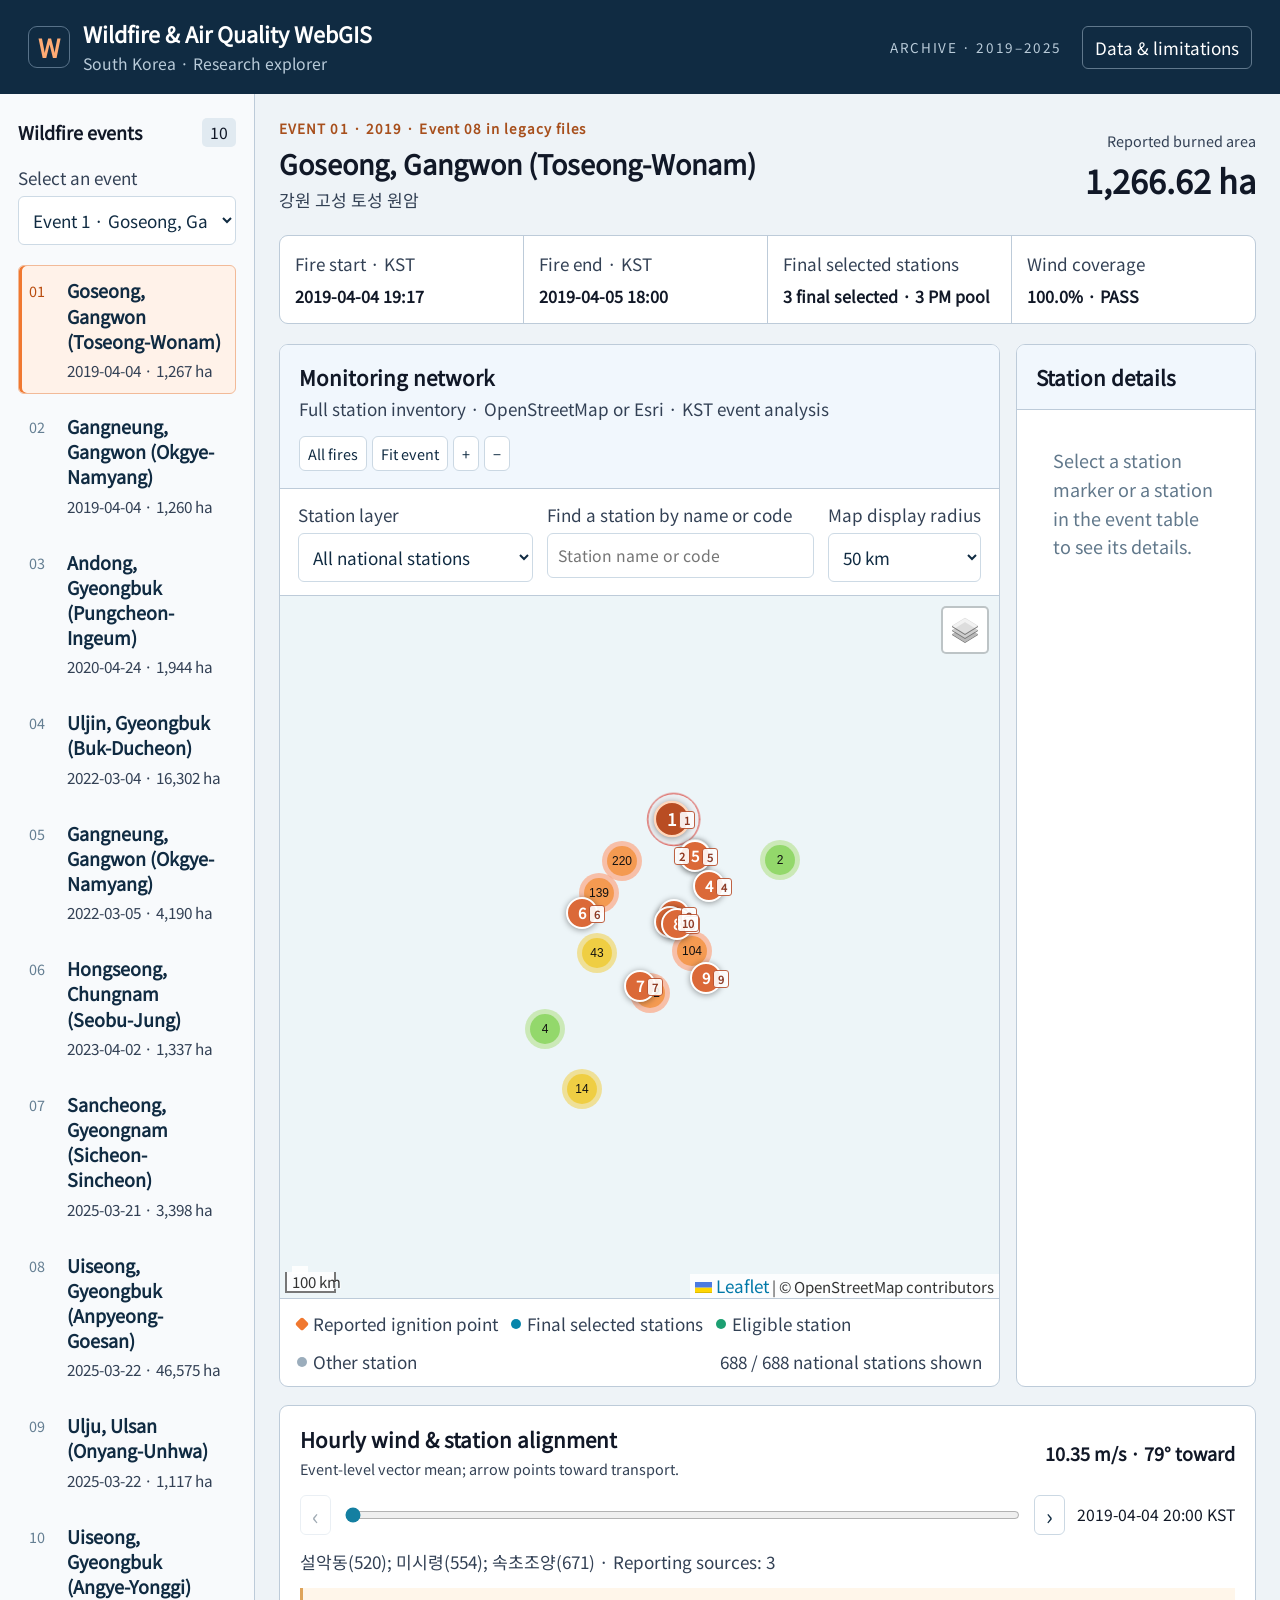
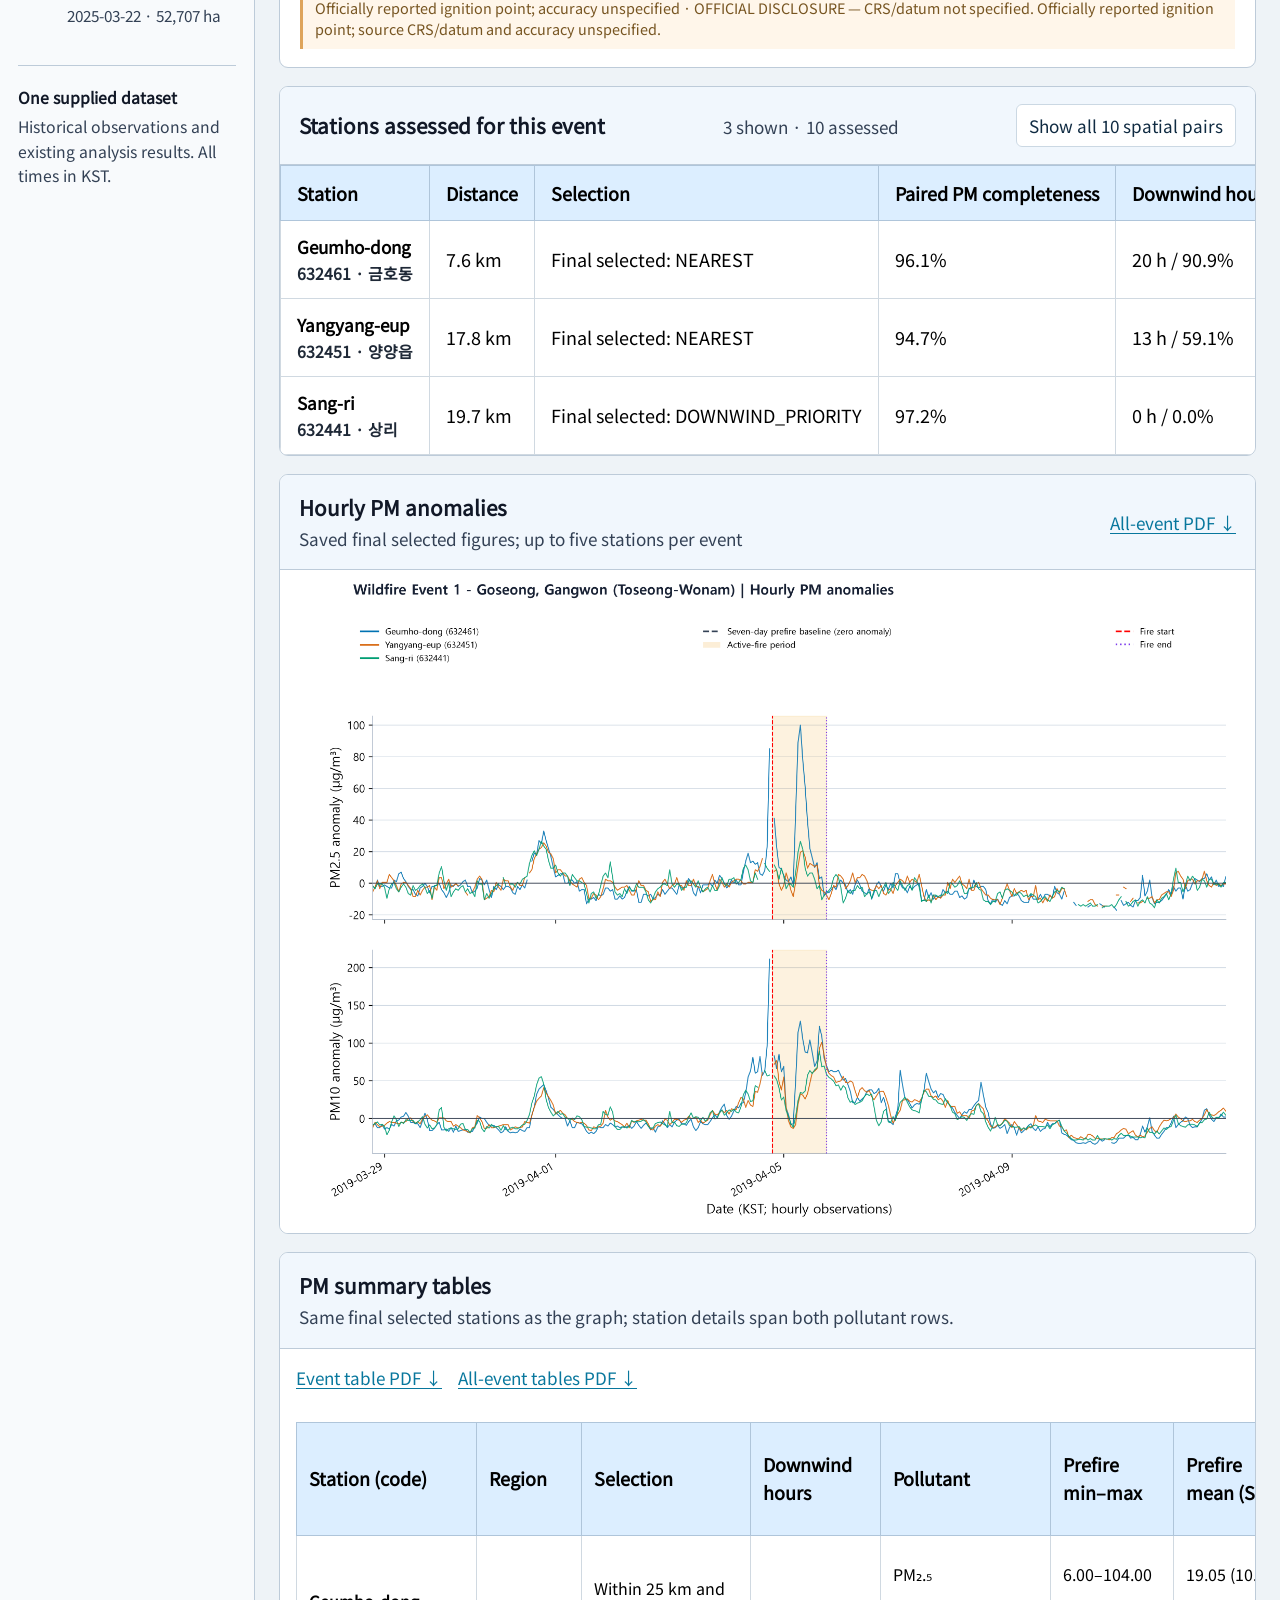
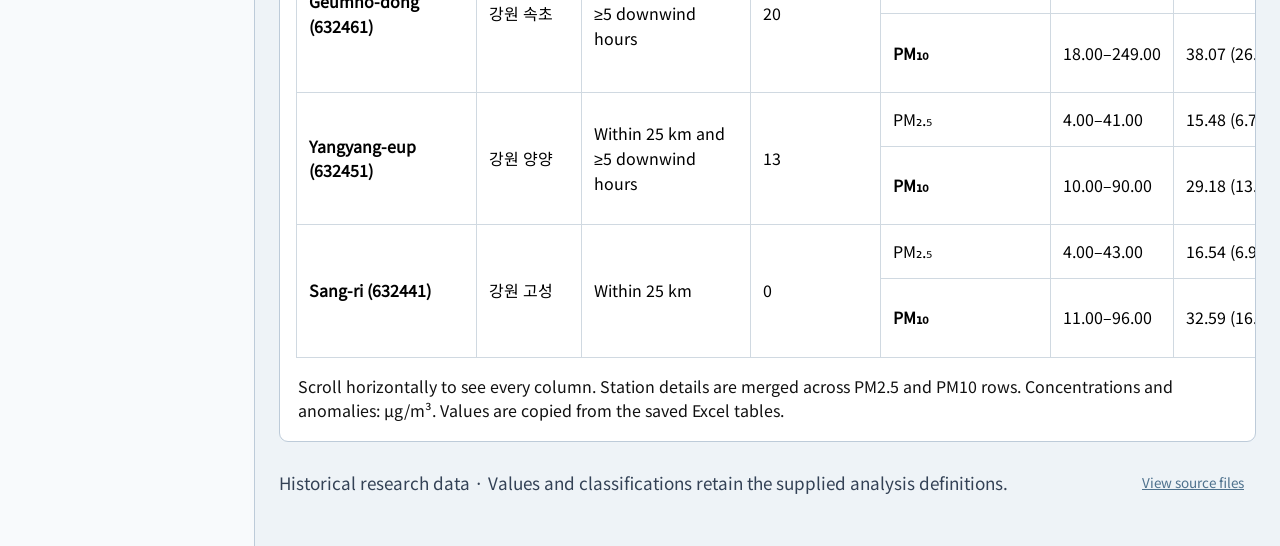
==== 07_WebGIS/index.html @ 4ca155e3 "Add files via upload" ====
<!doctype html>
<html lang="en">
<head>
<meta charset="utf-8"><meta name="viewport" content="width=device-width, initial-scale=1">
<title>South Korea · Wildfire & Air Quality WebGIS</title>
<link rel="icon" href="data:image/svg+xml,%3Csvg xmlns='http://www.w3.org/2000/svg' viewBox='0 0 32 32'%3E%3Crect width='32' height='32' rx='7' fill='%230d2438'/%3E%3Cpath d='M17 4L7 21l9 8 10-8z' fill='%23ff8c42'/%3E%3C/svg%3E">
<link rel="stylesheet" href="vendor/leaflet.css"><link rel="stylesheet" href="vendor/MarkerCluster.css"><link rel="stylesheet" href="vendor/MarkerCluster.Default.css">
<link rel="stylesheet" href="style.css">
<script src="vendor/leaflet.js" defer></script><script src="vendor/leaflet.markercluster.js" defer></script><script src="table_cells.js" defer></script><script src="data.js" defer></script><script src="app.js" defer></script>
</head>
<body>
<header class="topbar"><div class="brand"><span class="brand-icon" aria-hidden="true">W</span><div><h1>Wildfire & Air Quality WebGIS</h1><p>South Korea · Research explorer</p></div></div><div class="top-actions"><span class="archive-tag">ARCHIVE · 2019–2025</span><button id="sourcesButton" class="outline">Data & limitations</button></div></header>
<div class="workspace">
<aside class="sidebar">
 <div class="side-heading"><h2>Wildfire events</h2><span id="eventCount" class="count"></span></div>
 <label for="eventSelect">Select an event</label><select id="eventSelect"></select>
 <nav id="eventList" aria-label="Wildfire events"></nav>
 <div class="side-note"><strong>One supplied dataset</strong><p>Historical observations and existing analysis results. All times in KST.</p></div>
</aside>
<main>
 <section class="event-heading"><div><p id="eventEyebrow" class="eyebrow"></p><h2 id="eventName"></h2><p id="eventKo" class="secondary"></p></div><div class="area-stat"><span>Reported burned area</span><strong id="burnedArea"></strong></div></section>
 <section class="event-facts" aria-label="Event facts"><div><span>Fire start · KST</span><strong id="fireStart"></strong></div><div><span>Fire end · KST</span><strong id="fireEnd"></strong></div><div><span>Final selected stations</span><strong id="analyzedCount"></strong></div><div><span>Wind coverage</span><strong id="windCoverage"></strong></div></section>
 <div class="primary-grid">
 <section class="card map-card">
  <div class="card-head"><div><h3>Monitoring network</h3><p>Full station inventory · OpenStreetMap or Esri · KST event analysis</p></div><div class="map-controls"><button id="allFires">All fires</button><button id="fitEvent">Fit event</button><button id="zoomIn" aria-label="Zoom in">+</button><button id="zoomOut" aria-label="Zoom out">−</button></div></div>
  <div class="filters"><div><label for="stationLayer">Station layer</label><select id="stationLayer"><option value="national">All national stations</option><option value="exposure">Hourly alignment (spatial candidate)</option><option value="finalExposure">Final selected stations — hourly wind alignment</option><option value="analyzed">Final selected stations</option><option value="pm">PM analysis pool</option><option value="eligible">Eligible stations</option><option value="all">Spatial candidate</option></select></div><div class="search"><label for="stationSearch">Find a station by name or code</label><input id="stationSearch" type="search" placeholder="Station name or code" autocomplete="off"></div><div><label for="distanceFilter">Map display radius</label><select id="distanceFilter"><option value="100">100 km</option><option value="75">75 km</option><option value="50" selected>50 km</option><option value="40">40 km</option><option value="30">30 km</option><option value="25">25 km</option><option value="20">20 km</option><option value="10">10 km</option></select></div></div>
  <div class="map-wrap"><div id="map" role="group" aria-label="Interactive map of ten wildfires and AirKorea stations"></div><span id="coordinates" class="coordinate-readout"></span></div>
  <div class="map-key" id="standardKey"><span><i class="fire"></i>Reported ignition point</span><span><i class="station"></i>Final selected stations</span><span><i class="eligible"></i>Eligible station</span><span><i class="candidate"></i>Other station</span><span id="visibleCount"></span></div>
  <div class="map-key" id="exposureKey" hidden><span><i class="fire"></i>Reported ignition point</span><span><i class="downwind"></i>Downwind</span><span><i class="upwind"></i>Upwind</span><span><i class="crosswind"></i>Crosswind</span><span><i class="missing"></i>Calm / missing</span><span>Hourly wind sector; no smoke measurement</span><span id="exposureCount"></span></div>
 </section>
 <aside class="card station-card"><div class="card-head"><h3>Station details</h3></div><div id="stationDetails"></div></aside>
 </div>
 <section class="card wind-card"><div class="wind-main"><div><h3>Hourly wind & station alignment</h3><p>Event-level vector mean; arrow points toward transport.</p></div><div id="windValue" class="wind-value"></div></div><div class="time-row"><button id="previousHour" aria-label="Previous wind observation">‹</button><label class="sr-only" for="windTime">Wind observation</label><input type="range" id="windTime" min="0" max="0" value="0"><button id="nextHour" aria-label="Next wind observation">›</button><output id="windTimestamp"></output></div><div id="windSources" class="secondary small"></div><p id="coordinateWarning" class="source-warning"></p></section>
 <section class="card station-table-card"><div class="card-head"><h3>Stations assessed for this event</h3><p id="tableCaption"></p><button id="toggleCandidates" aria-expanded="false">Show all candidates</button></div><div class="table-scroll"><table><thead><tr><th>Station</th><th>Distance</th><th>Selection</th><th>Paired PM completeness</th><th>Downwind hours / noncalm %</th><th>Exposure at selected hour</th></tr></thead><tbody id="stationRows"></tbody></table></div></section>
 <section class="card graph-card"><div class="card-head"><div><h3>Hourly PM anomalies</h3><p>Saved final selected figures; up to five stations per event</p></div><div class="graph-tools"><a id="downloadPdf" download>All-event PDF ↓</a></div></div><img id="graphImage" alt="" loading="lazy"><p id="graphError" class="source-warning" hidden>Graph image is unavailable. Keep the assets folder with index.html.</p></section>
 <section class="card graph-card"><div class="card-head"><div><h3>PM summary tables</h3><p>Same final selected stations as the graph; station details span both pollutant rows.</p></div></div><div class="graph-tools" style="padding:16px;display:flex;flex-wrap:wrap;gap:16px"><a id="eventTablePdf" download>Event table PDF ↓</a><a href="assets/tables/All_Events_PM_Summary_Tables.pdf" download>All-event tables PDF ↓</a></div><div class="pm-readable-scroll"><table class="pm-readable-table" id="pmReadableTable"></table></div><p class="pm-readable-note">Scroll horizontally to see every column. Station details are merged across PM2.5 and PM10 rows. Concentrations and anomalies: µg/m³. Values are copied from the saved Excel tables.</p></section>
 <footer>Historical research data · Values and classifications retain the supplied analysis definitions. <button id="footerSources">View source files</button></footer>
</main></div>
<dialog id="sourceDialog"><div class="dialog-head"><h2>Data & limitations</h2><button id="closeSources" aria-label="Close source details">Close</button></div><div id="sourceNotes"></div><h3>Source files</h3><p class="secondary">Exact paths within the uploaded folder. The manifest includes SHA-256 fingerprints.</p><ul id="sourceFiles"></ul></dialog>
<noscript>This viewer needs JavaScript enabled to display the supplied research data.</noscript>
</body></html>
---- 07_WebGIS/vendor/leaflet.css ----
/* required styles */

.leaflet-pane,
.leaflet-tile,
.leaflet-marker-icon,
.leaflet-marker-shadow,
.leaflet-tile-container,
.leaflet-pane > svg,
.leaflet-pane > canvas,
.leaflet-zoom-box,
.leaflet-image-layer,
.leaflet-layer {
	position: absolute;
	left: 0;
	top: 0;
	}
.leaflet-container {
	overflow: hidden;
	}
.leaflet-tile,
.leaflet-marker-icon,
.leaflet-marker-shadow {
	-webkit-user-select: none;
	   -moz-user-select: none;
	        user-select: none;
	  -webkit-user-drag: none;
	}
/* Prevents IE11 from highlighting tiles in blue */
.leaflet-tile::selection {
	background: transparent;
}
/* Safari renders non-retina tile on retina better with this, but Chrome is worse */
.leaflet-safari .leaflet-tile {
	image-rendering: -webkit-optimize-contrast;
	}
/* hack that prevents hw layers "stretching" when loading new tiles */
.leaflet-safari .leaflet-tile-container {
	width: 1600px;
	height: 1600px;
	-webkit-transform-origin: 0 0;
	}
.leaflet-marker-icon,
.leaflet-marker-shadow {
	display: block;
	}
/* .leaflet-container svg: reset svg max-width decleration shipped in Joomla! (joomla.org) 3.x */
/* .leaflet-container img: map is broken in FF if you have max-width: 100% on tiles */
.leaflet-container .leaflet-overlay-pane svg {
	max-width: none !important;
	max-height: none !important;
	}
.leaflet-container .leaflet-marker-pane img,
.leaflet-container .leaflet-shadow-pane img,
.leaflet-container .leaflet-tile-pane img,
.leaflet-container img.leaflet-image-layer,
.leaflet-container .leaflet-tile {
	max-width: none !important;
	max-height: none !important;
	width: auto;
	padding: 0;
	}

.leaflet-container img.leaflet-tile {
	/* See: https://bugs.chromium.org/p/chromium/issues/detail?id=600120 */
	mix-blend-mode: plus-lighter;
}

.leaflet-container.leaflet-touch-zoom {
	-ms-touch-action: pan-x pan-y;
	touch-action: pan-x pan-y;
	}
.leaflet-container.leaflet-touch-drag {
	-ms-touch-action: pinch-zoom;
	/* Fallback for FF which doesn't support pinch-zoom */
	touch-action: none;
	touch-action: pinch-zoom;
}
.leaflet-container.leaflet-touch-drag.leaflet-touch-zoom {
	-ms-touch-action: none;
	touch-action: none;
}
.leaflet-container {
	-webkit-tap-highlight-color: transparent;
}
.leaflet-container a {
	-webkit-tap-highlight-color: rgba(51, 181, 229, 0.4);
}
.leaflet-tile {
	filter: inherit;
	visibility: hidden;
	}
.leaflet-tile-loaded {
	visibility: inherit;
	}
.leaflet-zoom-box {
	width: 0;
	height: 0;
	-moz-box-sizing: border-box;
	     box-sizing: border-box;
	z-index: 800;
	}
/* workaround for https://bugzilla.mozilla.org/show_bug.cgi?id=888319 */
.leaflet-overlay-pane svg {
	-moz-user-select: none;
	}

.leaflet-pane         { z-index: 400; }

.leaflet-tile-pane    { z-index: 200; }
.leaflet-overlay-pane { z-index: 400; }
.leaflet-shadow-pane  { z-index: 500; }
.leaflet-marker-pane  { z-index: 600; }
.leaflet-tooltip-pane   { z-index: 650; }
.leaflet-popup-pane   { z-index: 700; }

.leaflet-map-pane canvas { z-index: 100; }
.leaflet-map-pane svg    { z-index: 200; }

.leaflet-vml-shape {
	width: 1px;
	height: 1px;
	}
.lvml {
	behavior: url(#default#VML);
	display: inline-block;
	position: absolute;
	}


/* control positioning */

.leaflet-control {
	position: relative;
	z-index: 800;
	pointer-events: visiblePainted; /* IE 9-10 doesn't have auto */
	pointer-events: auto;
	}
.leaflet-top,
.leaflet-bottom {
	position: absolute;
	z-index: 1000;
	pointer-events: none;
	}
.leaflet-top {
	top: 0;
	}
.leaflet-right {
	right: 0;
	}
.leaflet-bottom {
	bottom: 0;
	}
.leaflet-left {
	left: 0;
	}
.leaflet-control {
	float: left;
	clear: both;
	}
.leaflet-right .leaflet-control {
	float: right;
	}
.leaflet-top .leaflet-control {
	margin-top: 10px;
	}
.leaflet-bottom .leaflet-control {
	margin-bottom: 10px;
	}
.leaflet-left .leaflet-control {
	margin-left: 10px;
	}
.leaflet-right .leaflet-control {
	margin-right: 10px;
	}


/* zoom and fade animations */

.leaflet-fade-anim .leaflet-popup {
	opacity: 0;
	-webkit-transition: opacity 0.2s linear;
	   -moz-transition: opacity 0.2s linear;
	        transition: opacity 0.2s linear;
	}
.leaflet-fade-anim .leaflet-map-pane .leaflet-popup {
	opacity: 1;
	}
.leaflet-zoom-animated {
	-webkit-transform-origin: 0 0;
	    -ms-transform-origin: 0 0;
	        transform-origin: 0 0;
	}
svg.leaflet-zoom-animated {
	will-change: transform;
}

.leaflet-zoom-anim .leaflet-zoom-animated {
	-webkit-transition: -webkit-transform 0.25s cubic-bezier(0,0,0.25,1);
	   -moz-transition:    -moz-transform 0.25s cubic-bezier(0,0,0.25,1);
	        transition:         transform 0.25s cubic-bezier(0,0,0.25,1);
	}
.leaflet-zoom-anim .leaflet-tile,
.leaflet-pan-anim .leaflet-tile {
	-webkit-transition: none;
	   -moz-transition: none;
	        transition: none;
	}

.leaflet-zoom-anim .leaflet-zoom-hide {
	visibility: hidden;
	}


/* cursors */

.leaflet-interactive {
	cursor: pointer;
	}
.leaflet-grab {
	cursor: -webkit-grab;
	cursor:    -moz-grab;
	cursor:         grab;
	}
.leaflet-crosshair,
.leaflet-crosshair .leaflet-interactive {
	cursor: crosshair;
	}
.leaflet-popup-pane,
.leaflet-control {
	cursor: auto;
	}
.leaflet-dragging .leaflet-grab,
.leaflet-dragging .leaflet-grab .leaflet-interactive,
.leaflet-dragging .leaflet-marker-draggable {
	cursor: move;
	cursor: -webkit-grabbing;
	cursor:    -moz-grabbing;
	cursor:         grabbing;
	}

/* marker & overlays interactivity */
.leaflet-marker-icon,
.leaflet-marker-shadow,
.leaflet-image-layer,
.leaflet-pane > svg path,
.leaflet-tile-container {
	pointer-events: none;
	}

.leaflet-marker-icon.leaflet-interactive,
.leaflet-image-layer.leaflet-interactive,
.leaflet-pane > svg path.leaflet-interactive,
svg.leaflet-image-layer.leaflet-interactive path {
	pointer-events: visiblePainted; /* IE 9-10 doesn't have auto */
	pointer-events: auto;
	}

/* visual tweaks */

.leaflet-container {
	background: #ddd;
	outline-offset: 1px;
	}
.leaflet-container a {
	color: #0078A8;
	}
.leaflet-zoom-box {
	border: 2px dotted #38f;
	background: rgba(255,255,255,0.5);
	}


/* general typography */
.leaflet-container {
	font-family: "Helvetica Neue", Arial, Helvetica, sans-serif;
	font-size: 12px;
	font-size: 0.75rem;
	line-height: 1.5;
	}


/* general toolbar styles */

.leaflet-bar {
	box-shadow: 0 1px 5px rgba(0,0,0,0.65);
	border-radius: 4px;
	}
.leaflet-bar a {
	background-color: #fff;
	border-bottom: 1px solid #ccc;
	width: 26px;
	height: 26px;
	line-height: 26px;
	display: block;
	text-align: center;
	text-decoration: none;
	color: black;
	}
.leaflet-bar a,
.leaflet-control-layers-toggle {
	background-position: 50% 50%;
	background-repeat: no-repeat;
	display: block;
	}
.leaflet-bar a:hover,
.leaflet-bar a:focus {
	background-color: #f4f4f4;
	}
.leaflet-bar a:first-child {
	border-top-left-radius: 4px;
	border-top-right-radius: 4px;
	}
.leaflet-bar a:last-child {
	border-bottom-left-radius: 4px;
	border-bottom-right-radius: 4px;
	border-bottom: none;
	}
.leaflet-bar a.leaflet-disabled {
	cursor: default;
	background-color: #f4f4f4;
	color: #bbb;
	}

.leaflet-touch .leaflet-bar a {
	width: 30px;
	height: 30px;
	line-height: 30px;
	}
.leaflet-touch .leaflet-bar a:first-child {
	border-top-left-radius: 2px;
	border-top-right-radius: 2px;
	}
.leaflet-touch .leaflet-bar a:last-child {
	border-bottom-left-radius: 2px;
	border-bottom-right-radius: 2px;
	}

/* zoom control */

.leaflet-control-zoom-in,
.leaflet-control-zoom-out {
	font: bold 18px 'Lucida Console', Monaco, monospace;
	text-indent: 1px;
	}

.leaflet-touch .leaflet-control-zoom-in, .leaflet-touch .leaflet-control-zoom-out  {
	font-size: 22px;
	}


/* layers control */

.leaflet-control-layers {
	box-shadow: 0 1px 5px rgba(0,0,0,0.4);
	background: #fff;
	border-radius: 5px;
	}
.leaflet-control-layers-toggle {
	background-image: url(images/layers.png);
	width: 36px;
	height: 36px;
	}
.leaflet-retina .leaflet-control-layers-toggle {
	background-image: url(images/layers-2x.png);
	background-size: 26px 26px;
	}
.leaflet-touch .leaflet-control-layers-toggle {
	width: 44px;
	height: 44px;
	}
.leaflet-control-layers .leaflet-control-layers-list,
.leaflet-control-layers-expanded .leaflet-control-layers-toggle {
	display: none;
	}
.leaflet-control-layers-expanded .leaflet-control-layers-list {
	display: block;
	position: relative;
	}
.leaflet-control-layers-expanded {
	padding: 6px 10px 6px 6px;
	color: #333;
	background: #fff;
	}
.leaflet-control-layers-scrollbar {
	overflow-y: scroll;
	overflow-x: hidden;
	padding-right: 5px;
	}
.leaflet-control-layers-selector {
	margin-top: 2px;
	position: relative;
	top: 1px;
	}
.leaflet-control-layers label {
	display: block;
	font-size: 13px;
	font-size: 1.08333em;
	}
.leaflet-control-layers-separator {
	height: 0;
	border-top: 1px solid #ddd;
	margin: 5px -10px 5px -6px;
	}

/* Default icon URLs */
.leaflet-default-icon-path { /* used only in path-guessing heuristic, see L.Icon.Default */
	background-image: url(images/marker-icon.png);
	}


/* attribution and scale controls */

.leaflet-container .leaflet-control-attribution {
	background: #fff;
	background: rgba(255, 255, 255, 0.8);
	margin: 0;
	}
.leaflet-control-attribution,
.leaflet-control-scale-line {
	padding: 0 5px;
	color: #333;
	line-height: 1.4;
	}
.leaflet-control-attribution a {
	text-decoration: none;
	}
.leaflet-control-attribution a:hover,
.leaflet-control-attribution a:focus {
	text-decoration: underline;
	}
.leaflet-attribution-flag {
	display: inline !important;
	vertical-align: baseline !important;
	width: 1em;
	height: 0.6669em;
	}
.leaflet-left .leaflet-control-scale {
	margin-left: 5px;
	}
.leaflet-bottom .leaflet-control-scale {
	margin-bottom: 5px;
	}
.leaflet-control-scale-line {
	border: 2px solid #777;
	border-top: none;
	line-height: 1.1;
	padding: 2px 5px 1px;
	white-space: nowrap;
	-moz-box-sizing: border-box;
	     box-sizing: border-box;
	background: rgba(255, 255, 255, 0.8);
	text-shadow: 1px 1px #fff;
	}
.leaflet-control-scale-line:not(:first-child) {
	border-top: 2px solid #777;
	border-bottom: none;
	margin-top: -2px;
	}
.leaflet-control-scale-line:not(:first-child):not(:last-child) {
	border-bottom: 2px solid #777;
	}

.leaflet-touch .leaflet-control-attribution,
.leaflet-touch .leaflet-control-layers,
.leaflet-touch .leaflet-bar {
	box-shadow: none;
	}
.leaflet-touch .leaflet-control-layers,
.leaflet-touch .leaflet-bar {
	border: 2px solid rgba(0,0,0,0.2);
	background-clip: padding-box;
	}


/* popup */

.leaflet-popup {
	position: absolute;
	text-align: center;
	margin-bottom: 20px;
	}
.leaflet-popup-content-wrapper {
	padding: 1px;
	text-align: left;
	border-radius: 12px;
	}
.leaflet-popup-content {
	margin: 13px 24px 13px 20px;
	line-height: 1.3;
	font-size: 13px;
	font-size: 1.08333em;
	min-height: 1px;
	}
.leaflet-popup-content p {
	margin: 17px 0;
	margin: 1.3em 0;
	}
.leaflet-popup-tip-container {
	width: 40px;
	height: 20px;
	position: absolute;
	left: 50%;
	margin-top: -1px;
	margin-left: -20px;
	overflow: hidden;
	pointer-events: none;
	}
.leaflet-popup-tip {
	width: 17px;
	height: 17px;
	padding: 1px;

	margin: -10px auto 0;
	pointer-events: auto;

	-webkit-transform: rotate(45deg);
	   -moz-transform: rotate(45deg);
	    -ms-transform: rotate(45deg);
	        transform: rotate(45deg);
	}
.leaflet-popup-content-wrapper,
.leaflet-popup-tip {
	background: white;
	color: #333;
	box-shadow: 0 3px 14px rgba(0,0,0,0.4);
	}
.leaflet-container a.leaflet-popup-close-button {
	position: absolute;
	top: 0;
	right: 0;
	border: none;
	text-align: center;
	width: 24px;
	height: 24px;
	font: 16px/24px Tahoma, Verdana, sans-serif;
	color: #757575;
	text-decoration: none;
	background: transparent;
	}
.leaflet-container a.leaflet-popup-close-button:hover,
.leaflet-container a.leaflet-popup-close-button:focus {
	color: #585858;
	}
.leaflet-popup-scrolled {
	overflow: auto;
	}

.leaflet-oldie .leaflet-popup-content-wrapper {
	-ms-zoom: 1;
	}
.leaflet-oldie .leaflet-popup-tip {
	width: 24px;
	margin: 0 auto;

	-ms-filter: "progid:DXImageTransform.Microsoft.Matrix(M11=0.70710678, M12=0.70710678, M21=-0.70710678, M22=0.70710678)";
	filter: progid:DXImageTransform.Microsoft.Matrix(M11=0.70710678, M12=0.70710678, M21=-0.70710678, M22=0.70710678);
	}

.leaflet-oldie .leaflet-control-zoom,
.leaflet-oldie .leaflet-control-layers,
.leaflet-oldie .leaflet-popup-content-wrapper,
.leaflet-oldie .leaflet-popup-tip {
	border: 1px solid #999;
	}


/* div icon */

.leaflet-div-icon {
	background: #fff;
	border: 1px solid #666;
	}


/* Tooltip */
/* Base styles for the element that has a tooltip */
.leaflet-tooltip {
	position: absolute;
	padding: 6px;
	background-color: #fff;
	border: 1px solid #fff;
	border-radius: 3px;
	color: #222;
	white-space: nowrap;
	-webkit-user-select: none;
	-moz-user-select: none;
	-ms-user-select: none;
	user-select: none;
	pointer-events: none;
	box-shadow: 0 1px 3px rgba(0,0,0,0.4);
	}
.leaflet-tooltip.leaflet-interactive {
	cursor: pointer;
	pointer-events: auto;
	}
.leaflet-tooltip-top:before,
.leaflet-tooltip-bottom:before,
.leaflet-tooltip-left:before,
.leaflet-tooltip-right:before {
	position: absolute;
	pointer-events: none;
	border: 6px solid transparent;
	background: transparent;
	content: "";
	}

/* Directions */

.leaflet-tooltip-bottom {
	margin-top: 6px;
}
.leaflet-tooltip-top {
	margin-top: -6px;
}
.leaflet-tooltip-bottom:before,
.leaflet-tooltip-top:before {
	left: 50%;
	margin-left: -6px;
	}
.leaflet-tooltip-top:before {
	bottom: 0;
	margin-bottom: -12px;
	border-top-color: #fff;
	}
.leaflet-tooltip-bottom:before {
	top: 0;
	margin-top: -12px;
	margin-left: -6px;
	border-bottom-color: #fff;
	}
.leaflet-tooltip-left {
	margin-left: -6px;
}
.leaflet-tooltip-right {
	margin-left: 6px;
}
.leaflet-tooltip-left:before,
.leaflet-tooltip-right:before {
	top: 50%;
	margin-top: -6px;
	}
.leaflet-tooltip-left:before {
	right: 0;
	margin-right: -12px;
	border-left-color: #fff;
	}
.leaflet-tooltip-right:before {
	left: 0;
	margin-left: -12px;
	border-right-color: #fff;
	}

/* Printing */

@media print {
	/* Prevent printers from removing background-images of controls. */
	.leaflet-control {
		-webkit-print-color-adjust: exact;
		print-color-adjust: exact;
		}
	}
---- 07_WebGIS/vendor/MarkerCluster.css ----
.leaflet-cluster-anim .leaflet-marker-icon, .leaflet-cluster-anim .leaflet-marker-shadow {
	-webkit-transition: -webkit-transform 0.3s ease-out, opacity 0.3s ease-in;
	-moz-transition: -moz-transform 0.3s ease-out, opacity 0.3s ease-in;
	-o-transition: -o-transform 0.3s ease-out, opacity 0.3s ease-in;
	transition: transform 0.3s ease-out, opacity 0.3s ease-in;
}

.leaflet-cluster-spider-leg {
	/* stroke-dashoffset (duration and function) should match with leaflet-marker-icon transform in order to track it exactly */
	-webkit-transition: -webkit-stroke-dashoffset 0.3s ease-out, -webkit-stroke-opacity 0.3s ease-in;
	-moz-transition: -moz-stroke-dashoffset 0.3s ease-out, -moz-stroke-opacity 0.3s ease-in;
	-o-transition: -o-stroke-dashoffset 0.3s ease-out, -o-stroke-opacity 0.3s ease-in;
	transition: stroke-dashoffset 0.3s ease-out, stroke-opacity 0.3s ease-in;
}
---- 07_WebGIS/vendor/MarkerCluster.Default.css ----
.marker-cluster-small {
	background-color: rgba(181, 226, 140, 0.6);
	}
.marker-cluster-small div {
	background-color: rgba(110, 204, 57, 0.6);
	}

.marker-cluster-medium {
	background-color: rgba(241, 211, 87, 0.6);
	}
.marker-cluster-medium div {
	background-color: rgba(240, 194, 12, 0.6);
	}

.marker-cluster-large {
	background-color: rgba(253, 156, 115, 0.6);
	}
.marker-cluster-large div {
	background-color: rgba(241, 128, 23, 0.6);
	}

	/* IE 6-8 fallback colors */
.leaflet-oldie .marker-cluster-small {
	background-color: rgb(181, 226, 140);
	}
.leaflet-oldie .marker-cluster-small div {
	background-color: rgb(110, 204, 57);
	}

.leaflet-oldie .marker-cluster-medium {
	background-color: rgb(241, 211, 87);
	}
.leaflet-oldie .marker-cluster-medium div {
	background-color: rgb(240, 194, 12);
	}

.leaflet-oldie .marker-cluster-large {
	background-color: rgb(253, 156, 115);
	}
.leaflet-oldie .marker-cluster-large div {
	background-color: rgb(241, 128, 23);
}

.marker-cluster {
	background-clip: padding-box;
	border-radius: 20px;
	}
.marker-cluster div {
	width: 30px;
	height: 30px;
	margin-left: 5px;
	margin-top: 5px;

	text-align: center;
	border-radius: 15px;
	font: 12px "Helvetica Neue", Arial, Helvetica, sans-serif;
	}
.marker-cluster span {
	line-height: 30px;
	}
---- 07_WebGIS/style.css ----
@font-face{font-family:"Noto Korean";src:url("noto-sans-kr-korean-400-normal.woff2") format("woff2");font-weight:400;font-style:normal;font-display:swap}
:root{font-family:Inter,"Segoe UI","Noto Korean","Malgun Gothic",Arial,sans-serif;color:#173046;background:#eef3f7;font-size:16px;--navy:#102b42;--orange:#f07830;--blue:#097da6;--muted:#62768a;--line:#dbe4eb}*{box-sizing:border-box}body{margin:0}button,input,select{font:inherit}button,a,select,input{outline-offset:4px}button{cursor:pointer;background:white;border:1px solid #cbd8e3;color:var(--navy);border-radius:6px;padding:8px 12px;font-size:.875rem}button:hover{background:#e8f3f8;border-color:#7c9db5}button:disabled{opacity:.4;cursor:default}a{color:#08779d;font-size:.875rem;text-underline-offset:3px}h1,h2,h3,p{margin:0}h1{font-size:1.2rem;font-weight:650}h2{font-size:1.5rem;line-height:1.3}h3{font-size:1rem;font-weight:650}p{line-height:1.55}.topbar{background:var(--navy);color:white;display:flex;justify-content:space-between;align-items:center;padding:18px 28px;gap:20px}.brand{display:flex;align-items:center;gap:13px}.brand-icon{display:grid;place-items:center;width:42px;height:42px;border:1px solid #587289;color:#ffab74;font-size:1.4rem;font-weight:800;border-radius:9px}.brand p{font-size:.875rem;color:#b9cbd9;margin-top:3px}.top-actions{display:flex;align-items:center;gap:20px}.archive-tag{font-size:.75rem;letter-spacing:.12em;color:#b9cbd9}.outline{background:transparent;color:white;border-color:#60788c}.outline:hover{background:#24465f;color:white}.workspace{display:grid;grid-template-columns:285px minmax(0,1fr)}.sidebar{background:#f8fafc;border-right:1px solid var(--line);padding:24px 18px;min-height:calc(100vh - 82px)}.side-heading{display:flex;align-items:center;justify-content:space-between;margin-bottom:18px}.side-heading h2{font-size:1rem}.count{background:#e1eaf1;border-radius:5px;padding:3px 8px;font-size:.875rem}label{display:block;font-size:.875rem;font-weight:550;margin-bottom:6px;color:#526a7f}select,input[type=search]{width:100%;padding:10px;border:1px solid #cddae5;border-radius:6px;background:white;color:var(--navy);font-size:.875rem}#eventList{display:flex;flex-direction:column;gap:7px;margin-top:20px}.event-button{display:flex;gap:10px;text-align:left;padding:12px 10px;background:transparent;border:1px solid transparent;align-items:flex-start}.event-button .event-number{color:#657f93;font-size:.8rem;flex:0 0 28px;padding-top:2px}.event-button strong{display:block;font-size:.9rem;line-height:1.4}.event-button small{display:block;color:var(--muted);font-size:.75rem;margin-top:5px}.event-button.active{border-color:#f2ba98;background:#fff2e9;box-shadow:inset 3px 0 var(--orange)}.event-button.active .event-number{color:#b94d0f}.side-note{margin-top:26px;padding-top:20px;border-top:1px solid var(--line);font-size:.875rem}.side-note p{color:var(--muted);margin-top:6px}main{min-width:0;padding:25px 28px 20px;max-width:1600px}.event-heading{display:flex;justify-content:space-between;align-items:center;gap:24px;margin-bottom:21px}.eyebrow{color:#a74f1c;font-size:.75rem;font-weight:700;letter-spacing:.08em;margin-bottom:7px}.secondary{color:var(--muted);font-size:.875rem}.event-heading .secondary{margin-top:6px}.area-stat{text-align:right;flex-shrink:0}.area-stat span{display:block;font-size:.8rem;color:var(--muted)}.area-stat strong{font-size:1.8rem;font-weight:650;display:block;margin-top:5px}.event-facts{display:grid;grid-template-columns:repeat(4,1fr);gap:1px;background:var(--line);border:1px solid var(--line);border-radius:9px;overflow:hidden;margin-bottom:20px}.event-facts div{padding:15px;background:white}.event-facts span{display:block;color:var(--muted);font-size:.8rem;margin-bottom:6px}.event-facts strong{font-size:.9rem;font-weight:600}.primary-grid{display:grid;grid-template-columns:minmax(0,1fr) 265px;gap:18px;align-items:stretch}.card{background:white;border:1px solid var(--line);border-radius:9px;overflow:hidden}.card-head{display:flex;justify-content:space-between;align-items:center;gap:14px;padding:17px 19px;border-bottom:1px solid var(--line);flex-wrap:wrap}.card-head p{font-size:.8rem;color:var(--muted);margin-top:4px}.map-controls{display:flex;gap:5px}.map-controls button{font-size:.8rem;padding:6px 8px}.filters{display:flex;gap:14px;padding:13px 18px;border-bottom:1px solid var(--line)}.filters>div:first-child{width:190px}.filters .search{flex:1}.map-wrap{position:relative;background:#f0f6fa}#map{width:100%;display:block;touch-action:none;cursor:grab;min-height:340px}#map:active{cursor:grabbing}.map-tag{position:absolute;top:10px;left:12px;font-size:.75rem;background:#ffffffdf;border:1px solid #d8e4ec;padding:5px 8px;border-radius:4px;pointer-events:none}.coordinate-readout{position:absolute;bottom:10px;left:12px;background:#ffffffd9;font-size:.75rem;padding:4px 8px;pointer-events:none}.map-key{display:flex;gap:13px;flex-wrap:wrap;padding:12px 17px;font-size:.75rem;color:var(--muted);border-top:1px solid var(--line)}.map-key span{display:flex;align-items:center;gap:6px}.map-key i{display:inline-block;width:10px;height:10px;border-radius:50%}.map-key .fire{background:var(--orange);border-radius:2px;transform:rotate(45deg)}.map-key .station{background:#0785ab}.map-key .eligible{background:#fff;border:2px solid #0785ab}.map-key .candidate{background:#9badbc}#visibleCount{margin-left:auto}.station-card #stationDetails{padding:18px}.station-name{font-size:1.15rem;font-weight:700;line-height:1.4}.station-code{font-size:.875rem;color:#647b8e;margin-top:5px}.badge{display:inline-block;background:#e8f3f8;color:#086b8d;padding:5px 8px;font-size:.75rem;border-radius:4px;margin-top:12px}.detail-row{display:flex;justify-content:space-between;gap:8px;padding:10px 0;border-bottom:1px solid #e9eef2;font-size:.875rem}.detail-row span{color:var(--muted)}.detail-row strong{text-align:right;font-weight:600}.station-card h4{font-size:.8rem;margin:20px 0 6px;color:var(--muted);font-weight:550}.pm-stat{display:grid;grid-template-columns:1fr 1fr;gap:8px}.pm-stat div{background:#f1f6f9;padding:10px;border-radius:5px}.pm-stat small{font-size:.75rem;display:block;color:var(--muted)}.pm-stat strong{display:block;font-size:1.1rem;margin-top:5px}.small{font-size:.8rem}.station-card .small{margin-top:12px}.wind-card{margin-top:18px;padding:18px 20px}.wind-main{display:flex;justify-content:space-between;gap:12px;align-items:center}.wind-main p{font-size:.8rem;color:var(--muted);margin-top:4px}.wind-value{font-size:1rem;font-weight:600;text-align:right}.time-row{display:flex;align-items:center;gap:12px;margin:14px 0}.time-row input{flex:1;accent-color:#147fa1;min-width:50px}.time-row button{padding:3px 11px;font-size:1.25rem}.time-row output{font-size:.875rem;min-width:155px;text-align:right;font-variant-numeric:tabular-nums}.source-warning{font-size:.8rem;background:#fff6ea;border-left:3px solid #dea45b;color:#775521;padding:9px 12px;line-height:1.5;margin-top:14px}.station-table-card{margin-top:18px}.table-scroll{overflow:auto}table{width:100%;border-collapse:collapse;text-align:left;font-size:.875rem}th{font-size:.75rem;color:#5b7488;background:#f7fafc;font-weight:600;padding:12px 16px;white-space:nowrap}td{padding:12px 16px;border-top:1px solid #e8eef3;white-space:nowrap}td button{border:0;padding:0;background:transparent;color:#067398;text-align:left}td small{display:block;font-size:.75rem;color:#6a7d8e;margin-top:3px}tr.selected{background:#eaf5f9}.sector{font-size:.75rem;padding:4px 7px;border-radius:4px;background:#eff3f7;color:#586e81}.sector.DOWNWIND{background:#ffebdc;color:#9b4712}.sector.UPWIND{background:#e8f5fb;color:#1a698e}.graph-card{margin-top:18px}.graph-tools{display:flex;align-items:center;gap:15px;flex-wrap:wrap}.tabs{display:flex;background:#ecf2f6;border-radius:6px;padding:3px}.tabs button{border:0;background:transparent}.tabs button[aria-pressed=true]{background:var(--navy);color:white}.graph-card img{width:100%;height:auto;display:block}footer{display:flex;align-items:center;justify-content:space-between;gap:20px;color:#6c8092;font-size:.75rem;padding:22px 0}footer button{border:0;background:transparent;text-decoration:underline;font-size:.75rem;color:#4e718d}dialog{width:min(840px,92vw);max-height:85vh;border:1px solid #cfdce6;border-radius:12px;padding:24px;color:var(--navy)}dialog::backdrop{background:#102b4280}.dialog-head{display:flex;justify-content:space-between;align-items:center;margin-bottom:20px}#sourceNotes p{margin:0 0 12px;font-size:.95rem}#sourceFiles{padding-left:22px;line-height:1.6;overflow-wrap:anywhere;font-size:.875rem}dialog h3{margin-top:22px;margin-bottom:10px}.sr-only{position:absolute;width:1px;height:1px;overflow:hidden;clip:rect(0,0,0,0)}.svg-target{cursor:pointer}.svg-target:focus{outline:none}.svg-target:focus circle{stroke:#112d44;stroke-width:4}.empty{color:#61788b;padding:20px;line-height:1.6}
@media(min-width:1750px){.workspace{grid-template-columns:310px 1fr}.primary-grid{grid-template-columns:minmax(0,1fr) 300px}}@media(max-width:1200px){.workspace{grid-template-columns:230px 1fr}main{padding:20px}.primary-grid{grid-template-columns:1fr}.station-card #stationDetails{display:block}.event-facts{grid-template-columns:repeat(2,1fr)}.area-stat strong{font-size:1.4rem}.event-heading h2{font-size:1.2rem}}@media(max-width:760px){.topbar{padding:14px 16px}.archive-tag{display:none}.top-actions{gap:0}.top-actions button{font-size:.75rem}.brand-icon{display:none}h1{font-size:1rem}.workspace{display:block}.sidebar{min-height:0;border-right:0;padding:16px}.side-heading,.side-note,#eventList{display:none}.sidebar label{margin-bottom:5px}main{padding:16px}.event-heading{align-items:flex-start}.area-stat strong{font-size:1.15rem}.event-heading h2{font-size:1.1rem}.event-facts div{padding:12px}.filters{flex-wrap:wrap}.filters>div:first-child{width:100%}.filters .search{flex-basis:100%}.wind-main{display:block}.wind-value{text-align:left;margin-top:12px}.time-row{flex-wrap:wrap}.time-row output{width:100%;text-align:left}#map{min-height:260px}.card-head{padding:15px}.graph-tools{gap:10px}footer{display:block}footer button{margin-top:10px}.map-tag{font-size:.75rem;max-width:80%}}

#map{width:100%;height:480px;min-height:0;display:block;touch-action:pan-x pan-y;background:#edf5f8}.leaflet-container{font-family:Inter,"Segoe UI","Noto Korean","Malgun Gothic",Arial,sans-serif;font-size:13px}.map-wrap{height:480px}.coordinate-readout{z-index:700;bottom:24px;left:12px}.map-key{position:relative}.fire-map-icon{background:transparent;border:0}.fire-map-icon span{display:grid;place-items:center;width:32px;height:32px;border-radius:50%;background:#db6938;color:white;font-weight:750;border:2px solid white;box-shadow:0 1px 6px #0006}.fire-map-icon span.current{background:#b94d23;border-color:#ffd7bc;transform:scale(1.14)}.graph-card{max-width:1150px}.graph-card img{max-width:100%}@media(max-width:760px){#map,.map-wrap{height:360px;min-height:0}}
.map-key[hidden]{display:none}.filters>div:first-child{width:235px;flex-shrink:0}.map-key .eligible{background:#1c9f72;border:0}.map-key .downwind{background:#d76724}.map-key .upwind{background:#2878b5}.map-key .crosswind{background:#7b539e}.map-key .missing{background:#8494a2}#exposureCount{margin-left:auto}@media(max-width:760px){.filters>div:first-child{width:100%}}
.leaflet-tooltip.wildfire-number-label{font-size:11px;font-weight:700;line-height:14px;padding:1px 4px;border:1px solid #b95331;border-radius:3px;color:#872f19;background:#fff;box-shadow:none;min-width:14px;text-align:center}.wildfire-number-label:before{display:none}

/* Readability update: full-width map and high-contrast, larger text. */
:root{font-size:18px;color:#111827;--muted:#334155;--line:#bdcbd9}
main{max-width:none;padding:24px}.workspace{grid-template-columns:255px minmax(0,1fr)}
.primary-grid{grid-template-columns:minmax(0,1fr)}
#map,.map-wrap{height:800px;height:clamp(650px,78vh,1050px)}
.leaflet-container{font-size:15px;color:#111}
.leaflet-popup-content,.leaflet-tooltip{font-size:15px;color:#111;line-height:1.6}
label,.secondary,.small,.card-head p,.map-key,.event-facts span,.detail-row span,footer{color:#334155;font-size:.95rem}
h3{font-size:1.15rem}button,input,select,a{font-size:.95rem}
.event-button strong{font-size:1rem}.event-button small{font-size:.85rem;color:#334155}
.card-head{background:#f1f7fd}.station-card #stationDetails{padding:20px}
.station-name{font-size:1.2rem;color:#111}.detail-row strong,.pm-stat strong{color:#000}
table{font-size:1rem;color:#000;background:#fff}
th{background:#dceeff;color:#000;font-size:1rem;font-weight:700;padding:14px 16px;border:1px solid #afc5da}
td{background:#fff;color:#000;padding:13px 16px;border:1px solid #d0d9e1}
td button{color:#000;font-weight:600}td small{font-size:.88rem;color:#1f2937}
tr.selected td{background:#fff;border-top:2px solid #17669a;border-bottom:2px solid #17669a}
.sector{color:#111;font-size:.88rem}
.graph-card{max-width:none}.pm-readable-scroll{overflow-x:auto;padding:16px;background:#fff}
.pm-readable-table{min-width:1780px;font-size:16px;line-height:1.55}
.pm-readable-table th,.pm-readable-table td{white-space:normal;padding:14px 12px;color:#000}
.pm-readable-table th{background:#dceeff;font-weight:700}
.pm-readable-table td{background:#fff;min-width:105px}
.pm-readable-table td:first-child{min-width:170px;font-weight:600}
.pm-readable-table td[rowspan]{vertical-align:middle}
.pm-readable-note{padding:0 18px 18px;color:#111;font-size:16px}
@media(max-width:900px){.workspace{grid-template-columns:210px minmax(0,1fr)}main{padding:14px}}
@media(max-width:760px){.workspace{display:block}#map,.map-wrap{height:620px}.filters{flex-wrap:wrap}.filters>div{width:100%}.event-facts strong{font-size:1rem}}

/* Event details restored beside the map; map receives the wider column. */
.primary-grid{grid-template-columns:minmax(0,1fr) 240px;gap:16px}
.station-card #stationDetails{padding:16px}
.station-card .detail-row{gap:8px;flex-wrap:wrap}
.station-card strong,.station-card p{overflow-wrap:anywhere}
@media(min-width:1750px){.primary-grid{grid-template-columns:minmax(0,1fr) 260px}}
@media(max-width:1100px){.primary-grid{grid-template-columns:minmax(0,1fr) 220px}}
@media(max-width:850px){.primary-grid{grid-template-columns:minmax(0,1fr)}}
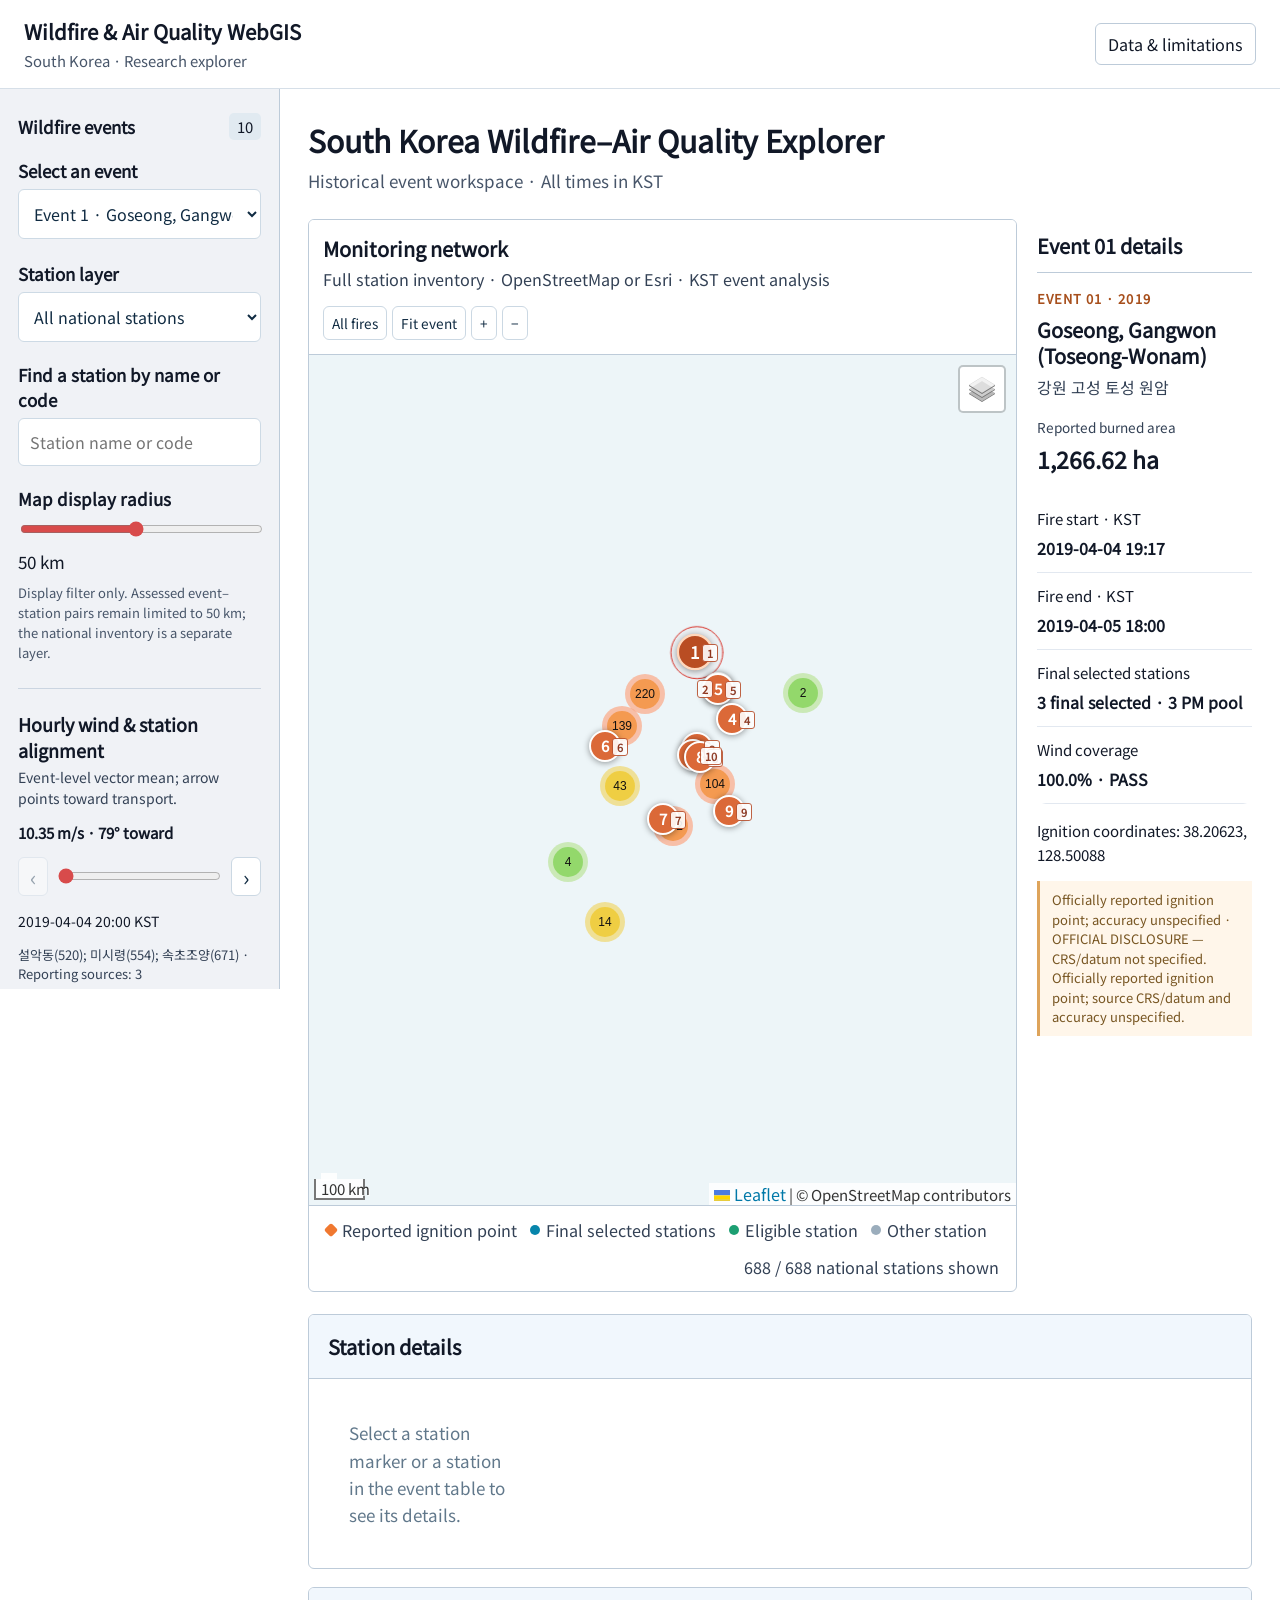
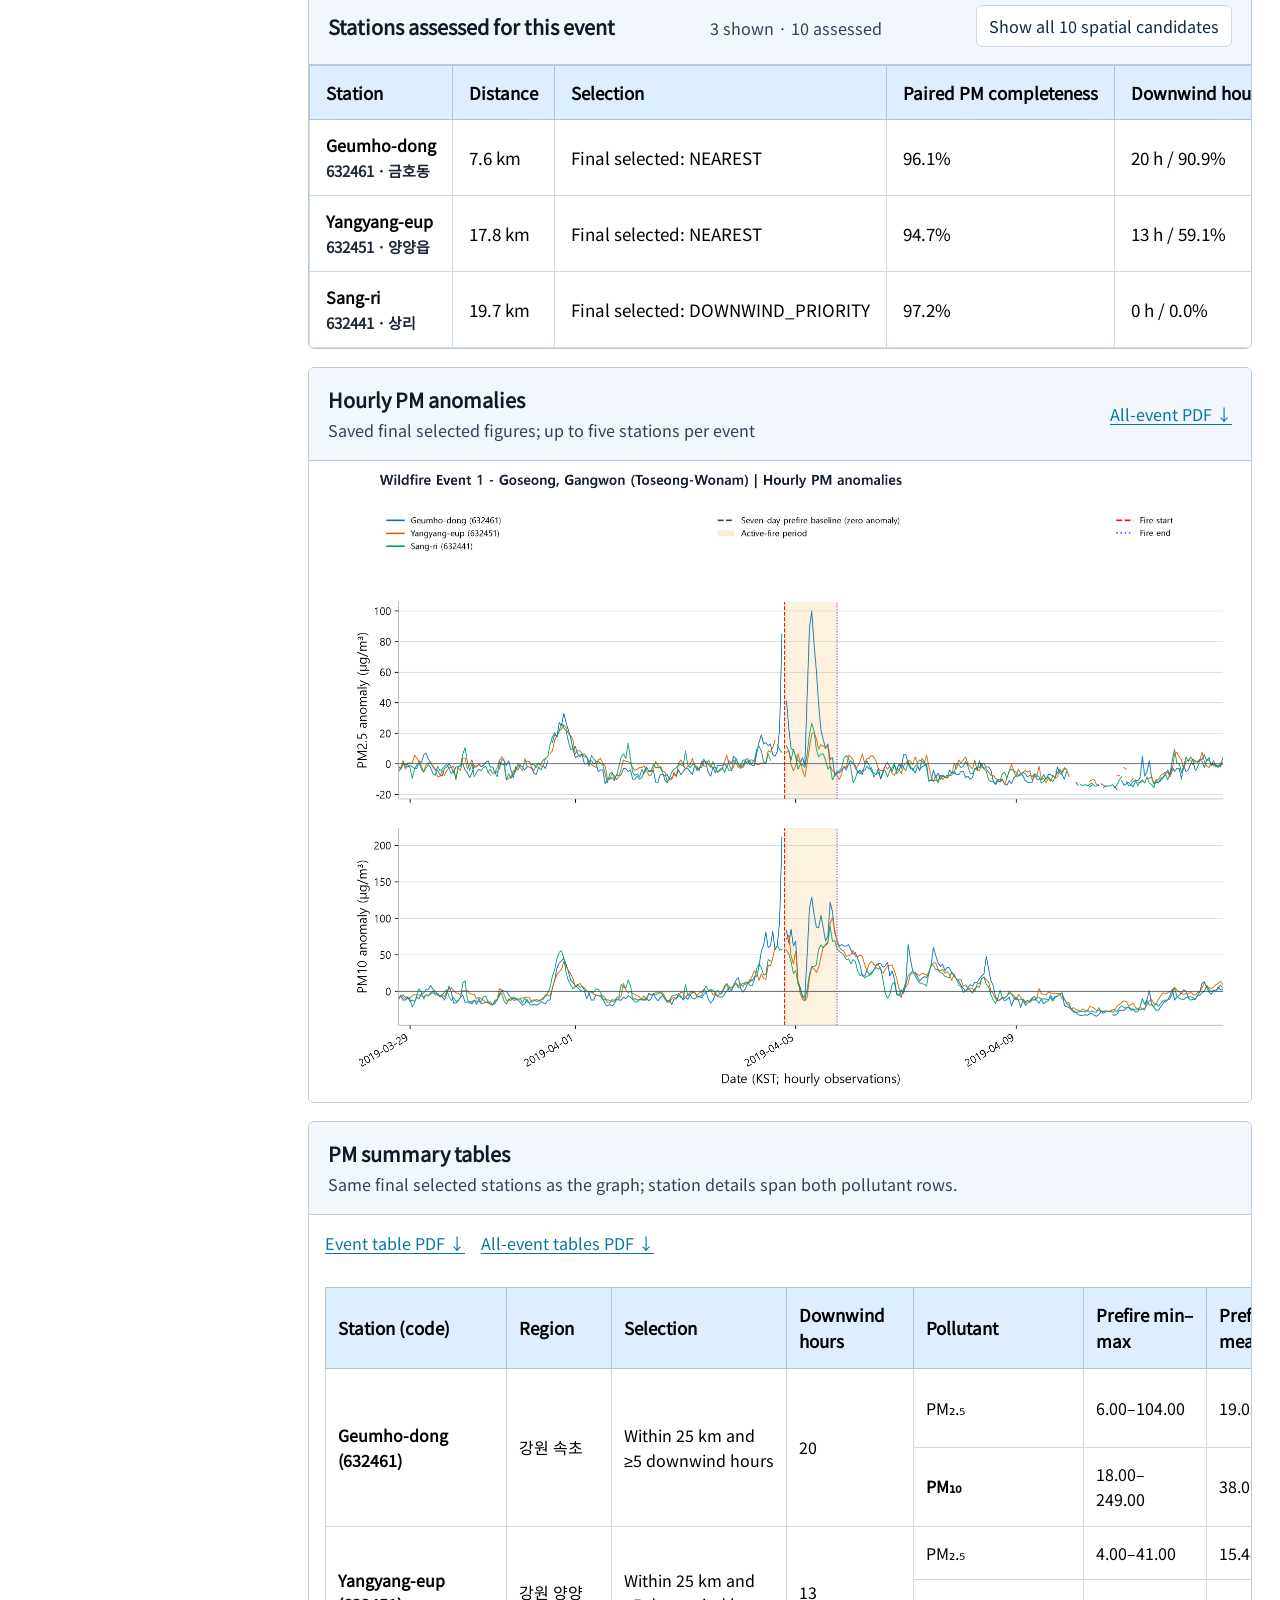
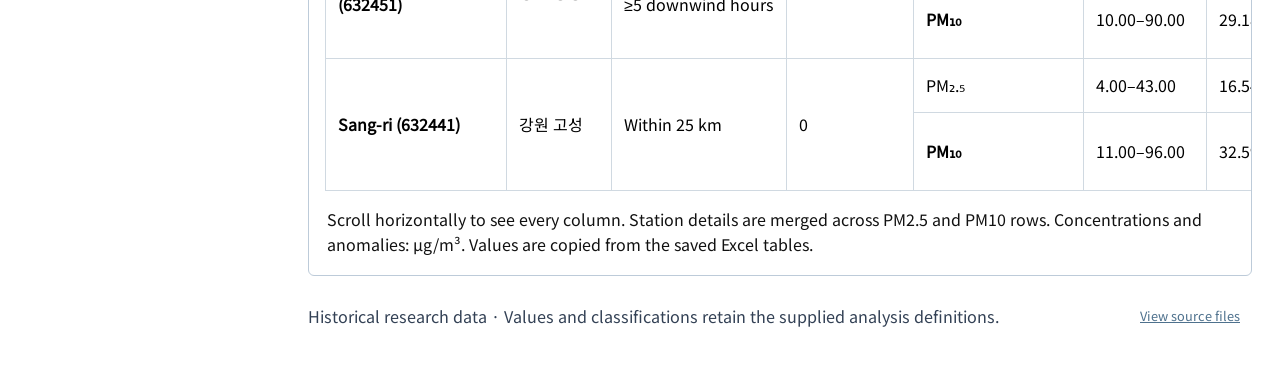
==== commit 717093db: "Add files via upload" ====
--- a/07_WebGIS/index.html
+++ b/07_WebGIS/index.html
@@ -14,28 +14,31 @@
 <aside class="sidebar">
  <div class="side-heading"><h2>Wildfire events</h2><span id="eventCount" class="count"></span></div>
  <label for="eventSelect">Select an event</label><select id="eventSelect"></select>
- <nav id="eventList" aria-label="Wildfire events"></nav>
+ <nav id="eventList" aria-label="Wildfire events" hidden></nav>
+  <div class="filters"><div><label for="stationLayer">Station layer</label><select id="stationLayer"><option value="national">All national stations</option><option value="exposure">Hourly alignment (spatial candidate)</option><option value="finalExposure">Final selected stations — hourly wind alignment</option><option value="analyzed">Final selected stations</option><option value="pm">PM analysis pool</option><option value="eligible">Eligible stations</option><option value="all">Spatial candidate</option></select></div><div class="search"><label for="stationSearch">Find a station by name or code</label><input id="stationSearch" type="search" placeholder="Station name or code" autocomplete="off"></div><div><label for="distanceFilter">Map display radius</label><input id="distanceFilter" type="range" min="5" max="100" step="5" value="50"><output id="distanceValue">50 km</output><p class="filter-note">Display filter only. Assessed event–station pairs remain limited to 50 km; the national inventory is a separate layer.</p></div></div>
+ <section class="card wind-card"><div class="wind-main"><div><h3>Hourly wind & station alignment</h3><p>Event-level vector mean; arrow points toward transport.</p></div><div id="windValue" class="wind-value"></div></div><div class="time-row"><button id="previousHour" aria-label="Previous wind observation">‹</button><label class="sr-only" for="windTime">Wind observation</label><input type="range" id="windTime" min="0" max="0" value="0"><button id="nextHour" aria-label="Next wind observation">›</button><output id="windTimestamp"></output></div><div id="windSources" class="secondary small"></div></section>
+
  <div class="side-note"><strong>One supplied dataset</strong><p>Historical observations and existing analysis results. All times in KST.</p></div>
 </aside>
 <main>
- <section class="event-heading"><div><p id="eventEyebrow" class="eyebrow"></p><h2 id="eventName"></h2><p id="eventKo" class="secondary"></p></div><div class="area-stat"><span>Reported burned area</span><strong id="burnedArea"></strong></div></section>
- <section class="event-facts" aria-label="Event facts"><div><span>Fire start · KST</span><strong id="fireStart"></strong></div><div><span>Fire end · KST</span><strong id="fireEnd"></strong></div><div><span>Final selected stations</span><strong id="analyzedCount"></strong></div><div><span>Wind coverage</span><strong id="windCoverage"></strong></div></section>
+ <div class="page-heading"><h2>South Korea Wildfire–Air Quality Explorer</h2><p>Historical event workspace · All times in KST</p></div>
  <div class="primary-grid">
  <section class="card map-card">
   <div class="card-head"><div><h3>Monitoring network</h3><p>Full station inventory · OpenStreetMap or Esri · KST event analysis</p></div><div class="map-controls"><button id="allFires">All fires</button><button id="fitEvent">Fit event</button><button id="zoomIn" aria-label="Zoom in">+</button><button id="zoomOut" aria-label="Zoom out">−</button></div></div>
-  <div class="filters"><div><label for="stationLayer">Station layer</label><select id="stationLayer"><option value="national">All national stations</option><option value="exposure">Hourly alignment (spatial candidate)</option><option value="finalExposure">Final selected stations — hourly wind alignment</option><option value="analyzed">Final selected stations</option><option value="pm">PM analysis pool</option><option value="eligible">Eligible stations</option><option value="all">Spatial candidate</option></select></div><div class="search"><label for="stationSearch">Find a station by name or code</label><input id="stationSearch" type="search" placeholder="Station name or code" autocomplete="off"></div><div><label for="distanceFilter">Map display radius</label><select id="distanceFilter"><option value="100">100 km</option><option value="75">75 km</option><option value="50" selected>50 km</option><option value="40">40 km</option><option value="30">30 km</option><option value="25">25 km</option><option value="20">20 km</option><option value="10">10 km</option></select></div></div>
   <div class="map-wrap"><div id="map" role="group" aria-label="Interactive map of ten wildfires and AirKorea stations"></div><span id="coordinates" class="coordinate-readout"></span></div>
   <div class="map-key" id="standardKey"><span><i class="fire"></i>Reported ignition point</span><span><i class="station"></i>Final selected stations</span><span><i class="eligible"></i>Eligible station</span><span><i class="candidate"></i>Other station</span><span id="visibleCount"></span></div>
   <div class="map-key" id="exposureKey" hidden><span><i class="fire"></i>Reported ignition point</span><span><i class="downwind"></i>Downwind</span><span><i class="upwind"></i>Upwind</span><span><i class="crosswind"></i>Crosswind</span><span><i class="missing"></i>Calm / missing</span><span>Hourly wind sector; no smoke measurement</span><span id="exposureCount"></span></div>
  </section>
- <aside class="card station-card"><div class="card-head"><h3>Station details</h3></div><div id="stationDetails"></div></aside>
+<aside class="card event-details-card"><div class="card-head"><h3 id="eventDetailsTitle">Event details</h3></div><div class="event-details-body"> <section class="event-heading"><div><p id="eventEyebrow" class="eyebrow"></p><h2 id="eventName"></h2><p id="eventKo" class="secondary"></p></div><div class="area-stat"><span>Reported burned area</span><strong id="burnedArea"></strong></div></section>
+ <section class="event-facts" aria-label="Event facts"><div><span>Fire start · KST</span><strong id="fireStart"></strong></div><div><span>Fire end · KST</span><strong id="fireEnd"></strong></div><div><span>Final selected stations</span><strong id="analyzedCount"></strong></div><div><span>Wind coverage</span><strong id="windCoverage"></strong></div></section>
+<p id="eventCoordinates"></p><p id="coordinateWarning" class="source-warning"></p></div></aside>
  </div>
- <section class="card wind-card"><div class="wind-main"><div><h3>Hourly wind & station alignment</h3><p>Event-level vector mean; arrow points toward transport.</p></div><div id="windValue" class="wind-value"></div></div><div class="time-row"><button id="previousHour" aria-label="Previous wind observation">‹</button><label class="sr-only" for="windTime">Wind observation</label><input type="range" id="windTime" min="0" max="0" value="0"><button id="nextHour" aria-label="Next wind observation">›</button><output id="windTimestamp"></output></div><div id="windSources" class="secondary small"></div><p id="coordinateWarning" class="source-warning"></p></section>
+ <section class="card station-card station-details-below"><div class="card-head"><h3>Station details</h3></div><div id="stationDetails"></div></section>
  <section class="card station-table-card"><div class="card-head"><h3>Stations assessed for this event</h3><p id="tableCaption"></p><button id="toggleCandidates" aria-expanded="false">Show all candidates</button></div><div class="table-scroll"><table><thead><tr><th>Station</th><th>Distance</th><th>Selection</th><th>Paired PM completeness</th><th>Downwind hours / noncalm %</th><th>Exposure at selected hour</th></tr></thead><tbody id="stationRows"></tbody></table></div></section>
  <section class="card graph-card"><div class="card-head"><div><h3>Hourly PM anomalies</h3><p>Saved final selected figures; up to five stations per event</p></div><div class="graph-tools"><a id="downloadPdf" download>All-event PDF ↓</a></div></div><img id="graphImage" alt="" loading="lazy"><p id="graphError" class="source-warning" hidden>Graph image is unavailable. Keep the assets folder with index.html.</p></section>
  <section class="card graph-card"><div class="card-head"><div><h3>PM summary tables</h3><p>Same final selected stations as the graph; station details span both pollutant rows.</p></div></div><div class="graph-tools" style="padding:16px;display:flex;flex-wrap:wrap;gap:16px"><a id="eventTablePdf" download>Event table PDF ↓</a><a href="assets/tables/All_Events_PM_Summary_Tables.pdf" download>All-event tables PDF ↓</a></div><div class="pm-readable-scroll"><table class="pm-readable-table" id="pmReadableTable"></table></div><p class="pm-readable-note">Scroll horizontally to see every column. Station details are merged across PM2.5 and PM10 rows. Concentrations and anomalies: µg/m³. Values are copied from the saved Excel tables.</p></section>
  <footer>Historical research data · Values and classifications retain the supplied analysis definitions. <button id="footerSources">View source files</button></footer>
 </main></div>
-<dialog id="sourceDialog"><div class="dialog-head"><h2>Data & limitations</h2><button id="closeSources" aria-label="Close source details">Close</button></div><div id="sourceNotes"></div><h3>Source files</h3><p class="secondary">Exact paths within the uploaded folder. The manifest includes SHA-256 fingerprints.</p><ul id="sourceFiles"></ul></dialog>
+<dialog id="sourceDialog"><div class="dialog-head"><h2>Data & limitations</h2><button id="closeSources" aria-label="Close source details">Close</button></div><div id="sourceNotes"></div><h3>Source files</h3><p class="secondary">Source paths recorded in the research archive.</p><ul id="sourceFiles"></ul></dialog>
 <noscript>This viewer needs JavaScript enabled to display the supplied research data.</noscript>
 </body></html>
--- a/07_WebGIS/style.css
+++ b/07_WebGIS/style.css
@@ -43,3 +43,28 @@
 @media(min-width:1750px){.primary-grid{grid-template-columns:minmax(0,1fr) 260px}}
 @media(max-width:1100px){.primary-grid{grid-template-columns:minmax(0,1fr) 220px}}
 @media(max-width:850px){.primary-grid{grid-template-columns:minmax(0,1fr)}}
+
+/* GitHub Pages: Streamlit-style research workspace. */
+:root{background:#fff;color:#111827;--muted:#334155;font-size:17px}
+.topbar{background:#fff;color:#111827;border-bottom:1px solid #d6dfe8;padding:16px 24px}
+.brand-icon,.archive-tag{display:none}.brand p{color:#475569}.outline{color:#111827;border-color:#bdcbd9}
+.workspace{grid-template-columns:280px minmax(0,1fr)}
+.sidebar{background:#f0f2f6;padding:24px 18px;position:sticky;top:0;height:100vh;overflow-y:auto;min-height:0}
+#eventList{display:none}.side-note{font-size:14px}.page-heading{margin:8px 0 25px}.page-heading h2{font-size:30px}.page-heading p{margin-top:8px;color:#475569}
+main{padding:24px 28px}.primary-grid{grid-template-columns:minmax(0,4fr) minmax(215px,1fr);align-items:start;gap:20px}
+.sidebar .filters{display:flex;flex-direction:column;padding:22px 0 0;border:0;gap:20px}
+.sidebar .filters>div,.sidebar .filters>div:first-child{width:100%;flex:auto}
+.sidebar label{font-size:17px;font-weight:600;color:#111827}.sidebar select,.sidebar input[type=search]{font-size:16px;padding:11px}
+.sidebar input[type=range]{width:100%;accent-color:#d84b4b}.sidebar output{display:block;margin-top:7px;font-variant-numeric:tabular-nums}
+.filter-note{font-size:13px;color:#475569;margin-top:9px}.sidebar .wind-card{border:0;border-top:1px solid #cbd5e1;border-radius:0;background:transparent;padding:22px 0;margin-top:24px}
+.sidebar .wind-main{display:block}.sidebar .wind-main h3{font-size:18px}.sidebar .wind-main p{font-size:14px}.sidebar .wind-value{font-size:15px;text-align:left;margin-top:12px}
+.sidebar .time-row{flex-wrap:wrap;gap:8px}.sidebar .time-row input{width:calc(100% - 85px)}.sidebar .time-row output{width:100%;text-align:left;font-size:14px}.sidebar #windSources{font-size:13px;overflow-wrap:anywhere}
+#map,.map-wrap{height:850px;min-height:540px}.map-card .card-head{background:#fff;padding:14px}.card{border-radius:6px}.event-details-card{border:0;background:white}.event-details-card .card-head{padding:12px 0;background:white}.event-details-body{padding:16px 0}
+.event-heading{display:block;margin-bottom:20px}.event-heading h2{font-size:20px}.event-heading .eyebrow{font-size:13px}.event-heading .secondary{font-size:16px}.area-stat{text-align:left;margin-top:18px}.area-stat strong{font-size:23px}
+.event-facts{display:block;border:0;background:transparent;margin-bottom:15px}.event-facts div{padding:12px 0;border-bottom:1px solid #e2e8f0}.event-facts span{font-size:15px;color:#111827}.event-facts strong{font-size:16px;line-height:1.5}
+#eventCoordinates{font-size:15px;line-height:1.6}.event-details-card .source-warning{font-size:13px}
+.station-details-below{margin-top:22px}.station-details-below #stationDetails{padding:20px;display:grid;grid-template-columns:repeat(4,minmax(0,1fr));gap:10px 24px}.station-details-below .detail-row{display:block}.station-details-below .detail-row strong{display:block;text-align:left;margin-top:6px;overflow-wrap:anywhere}.station-details-below .station-name,.station-details-below .station-code,.station-details-below .badge,.station-details-below .small,.station-details-below .source-warning{grid-column:1/-1}.station-details-below .badge{justify-self:start;margin-top:0}.station-details-below h4{grid-column:span 2}.station-details-below .pm-stat{grid-column:span 2}.station-details-below h4{margin:10px 0}
+th{background:#dceeff;color:#000}td{background:white;color:black}.card-head h3{font-size:20px}
+@media(max-width:1100px){.workspace{grid-template-columns:245px minmax(0,1fr)}main{padding:18px}.primary-grid{grid-template-columns:minmax(0,1fr) 210px}.page-heading h2{font-size:26px}}
+@media(max-width:900px){.primary-grid{grid-template-columns:minmax(0,1fr)}.event-details-body{display:grid;grid-template-columns:1fr 1fr;gap:16px}.event-details-card .source-warning{grid-column:1/-1}.station-details-below #stationDetails{grid-template-columns:repeat(2,minmax(0,1fr))}#map,.map-wrap{height:650px}}
+@media(max-width:760px){.workspace{display:block}.sidebar{position:static;height:auto;padding:18px}.side-heading{display:flex}.sidebar .filters{gap:16px}.sidebar .wind-card{margin-top:18px;padding-top:18px}.topbar{padding:14px}.page-heading h2{font-size:24px}main{padding:14px}#map,.map-wrap{height:560px;min-height:0}.event-details-body{display:block}.station-details-below #stationDetails{display:block}.station-details-below .detail-row{margin-bottom:8px}.map-key{font-size:13px}}
